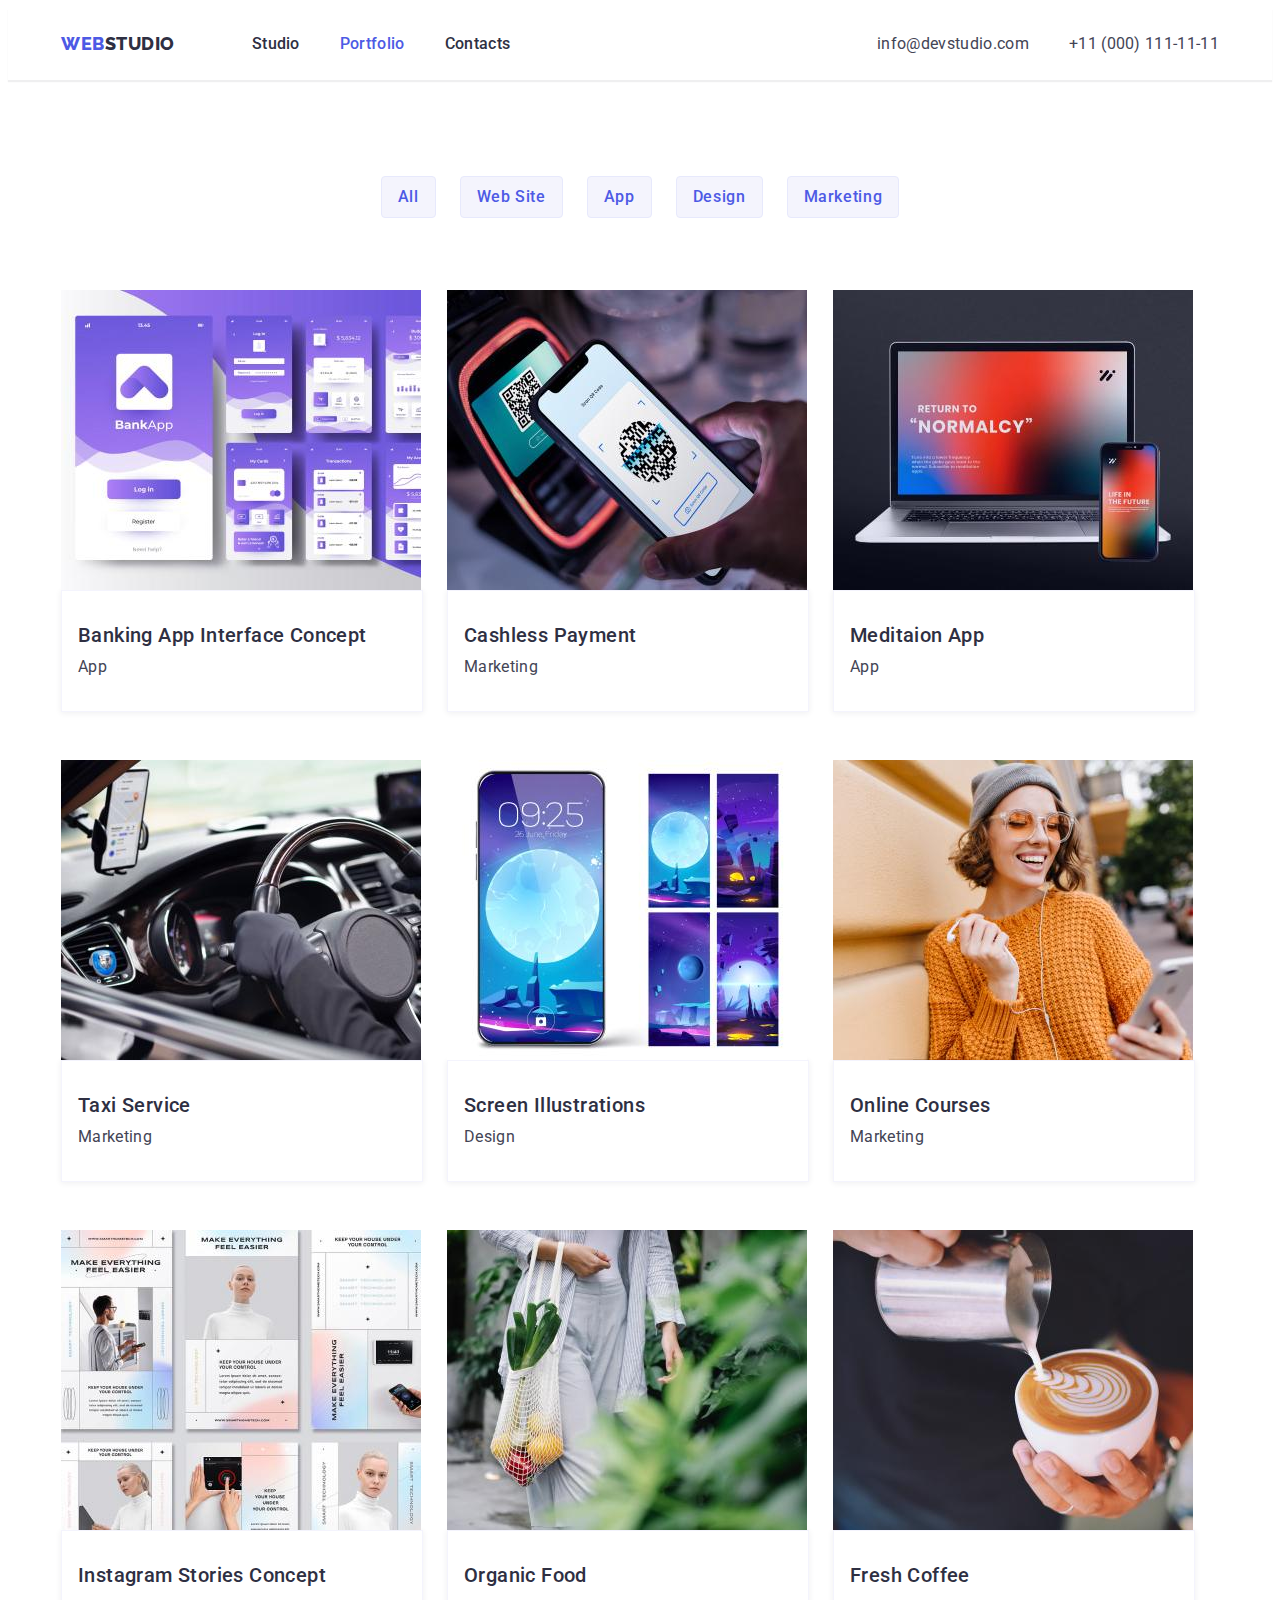
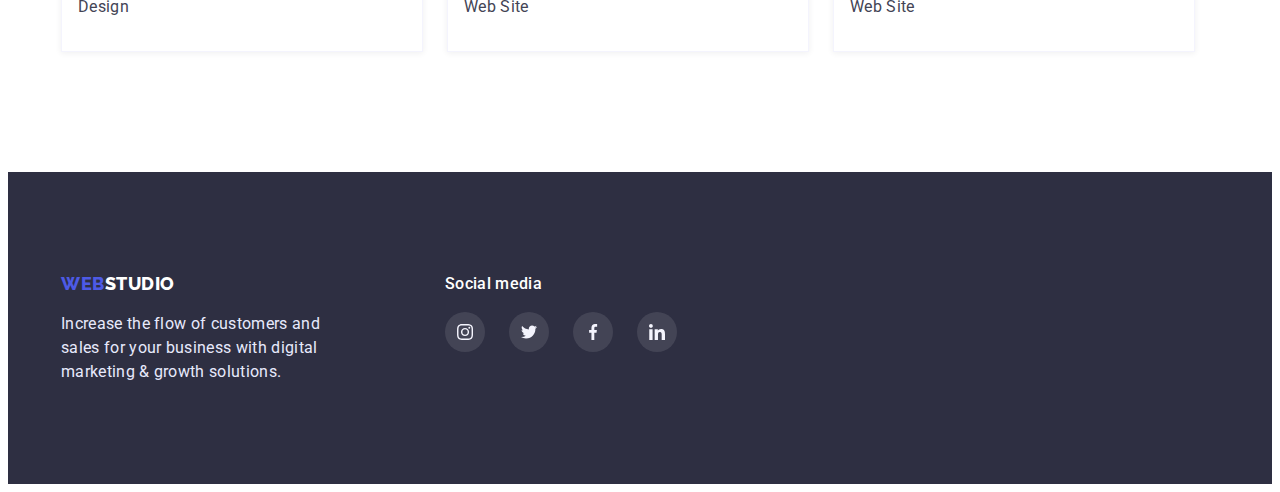
==== portfolio.html @ 72be9f38 "Initial commit" ====
<!DOCTYPE html>
<html lang="en">
	<head>
		<meta charset="UTF-8" />
		<meta http-equiv="X-UA-Compatible" content="IE=edge" />
		<meta name="viewport" content="width=device-width, initial-scale=1.0" />
		<title>Portfolio</title>

		<link rel="preconnect" href="https://fonts.googleapis.com" />
		<link rel="preconnect" href="https://fonts.gstatic.com" crossorigin />
		<link href="https://fonts.googleapis.com/css2?family=Raleway:wght@800&family=Roboto:wght@400;500&display=swap" rel="stylesheet" />
		<link
			rel="stylesheet"
			href="https://cdnjs.cloudflare.com/ajax/libs/modern-normalize/1.1.0/modern-normalize.min.css"
			integrity="sha512-wpPYUAdjBVSE4KJnH1VR1HeZfpl1ub8YT/NKx4PuQ5NmX2tKuGu6U/JRp5y+Y8XG2tV+wKQpNHVUX03MfMFn9Q=="
			crossorigin="anonymous"
			referrerpolicy="no-referrer"
		/>
		<link rel="stylesheet" href="./styles/styles.css" />
	</head>
	<body>
		<!-- Header -->
		<header class="page-header border">
			<div class="container flex-nav">
				<nav class="flex-nav">
					<a href="./index.html" class="logo link"><span class="web">WEB</span>STUDIO</a>
					<ul class="site-nav list">
						<li class="item"><a href="./index.html" class="links link">Studio</a></li>
						<li class="item"><a href="./portfolio.html" class="links current link">Portfolio</a></li>
						<li class="item"><a href="./portfolio.html" class="links link">Contacts</a></li>
					</ul>
				</nav>
				<!-- Contacts -->
				<ul class="contacts list">
					<li class="item">
						<a href="mailto:info@devstudio.com" class="contacts link">info@devstudio.com</a>
					</li>
					<li class="item">
						<a href="tel:+11000111-11-11" class="contacts link">+11 (000) 111-11-11</a>
					</li>
				</ul>
			</div>
		</header>
		<main>
			<section class="section-portfolio">
				<div class="container">
					<h1 class="section-title visually-hidden">Portfolio</h1>
					<ul class="portfolio-nav list">
						<li class="nav-item"><button type="button" class="portf-btn">All</button></li>
						<li class="nav-item"><button type="button" class="portf-btn">Web Site</button></li>
						<li class="nav-item"><button type="button" class="portf-btn">App</button></li>
						<li class="nav-item"><button type="button" class="portf-btn">Design</button></li>
						<li class="nav-item"><button type="button" class="portf-btn">Marketing</button></li>
					</ul>
					<ul class="portfolio list">
						<li class="portf-item">
							<a href="#" class="portf-link link">
								<img src="./img/portfolio-1.jpg" alt="banking-app" width="360" height="300" />
								<div class="card-content">
									<h2 class="card-title">Banking App Interface Concept</h2>
									<p class="card-text">App</p>
								</div>
							</a>
						</li>

						<li class="portf-item">
							<a href="#" class="portf-link link">
								<img src="./img/portfolio-2.jpg" alt="cashless-payment" width="360" height="300" />
								<div class="card-content">
									<h2 class="card-title">Cashless Payment</h2>
									<p class="card-text">Marketing</p>
								</div>
							</a>
						</li>

						<li class="portf-item">
							<a href="#" class="portf-link link">
								<img src="./img/portfolio-3.jpg" alt="meditaion-app" width="360" height="300" />
								<div class="card-content">
									<h2 class="card-title">Meditaion App</h2>
									<p class="card-text">App</p>
								</div>
							</a>
						</li>

						<li class="portf-item">
							<a href="#" class="portf-link link">
								<img src="./img/portfolio-4.jpg" alt="taxi-service" width="360" height="300" />
								<div class="card-content">
									<h2 class="card-title">Taxi Service</h2>
									<p class="card-text">Marketing</p>
								</div>
							</a>
						</li>

						<li class="portf-item">
							<a href="#" class="portf-link link">
								<img src="./img/portfolio-5.jpg" alt="screen-illustrations" width="360" height="300" />
								<div class="card-content">
									<h2 class="card-title">Screen Illustrations</h2>
									<p class="card-text">Design</p>
								</div>
							</a>
						</li>

						<li class="portf-item">
							<a href="#" class="portf-link link">
								<img src="./img/portfolio-6.jpg" alt="online-courses" width="360" height="300" />
								<div class="card-content">
									<h2 class="card-title">Online Courses</h2>
									<p class="card-text">Marketing</p>
								</div>
							</a>
						</li>

						<li class="portf-item">
							<a href="#" class="portf-link link">
								<img src="./img/portfolio-7.jpg" alt="instagram-stories-concept" width="360" height="300" />
								<div class="card-content">
									<h2 class="card-title">Instagram Stories Concept</h2>
									<p class="card-text">Design</p>
								</div>
							</a>
						</li>

						<li class="portf-item">
							<a href="#" class="portf-link link">
								<img src="./img/portfolio-8.jpg" alt="organic-food" width="360" height="300" />
								<div class="card-content">
									<h2 class="card-title">Organic Food</h2>
									<p class="card-text">Web Site</p>
								</div>
							</a>
						</li>

						<li class="portf-item">
							<a href="#" class="portf-link link">
								<img src="./img/portfolio-9.jpg" alt="fresh-coffee" width="360" height="300" />
								<div class="card-content">
									<h2 class="card-title">Fresh Coffee</h2>
									<p class="card-text">Web Site</p>
								</div>
							</a>
						</li>
					</ul>
				</div>
			</section>
		</main>

		<footer class="footer">
			<div class="footer-container container">
				<div class="footer-about">
					<a href="./index.html" class="logo-footer link"><span class="web">WEB</span>STUDIO</a>
					<p class="footer-text">
						Increase the flow of customers and 
						sales for your business with digital
						marketing & growth solutions.
					</p>
				</div>
				<div class="footer-social">
					<p class="footer-title">Social media</p>
					<ul class="footer-list list">
						<li class="footer-social-item">
							<a href="#" class="footer-social-link instagram">
								<svg class="footer-social-icon">
									<use href="./img/icons.svg#icon-instagram-svg"></use>
								</svg>
							</a>
						</li>
						<li class="footer-social-item">
							<a href="#" class="footer-social-link twitter">
								<svg class="footer-social-icon">
									<use href="./img/icons.svg#icon-twitter-svg"></use>
								</svg>
							</a>
						</li>
						<li class="footer-social-item">
							<a href="#" class="footer-social-link facebook">
								<svg class="footer-social-icon">
									<use href="./img/icons.svg#icon-facebook-svg"></use>
								</svg>
							</a>
						</li>
						<li class="footer-social-item">
							<a href="#" class="footer-social-link linkedin">
								<svg class="footer-social-icon">
									<use href="./img/icons.svg#icon-linkedin-svg"></use>
								</svg>
							</a>
						</li>
					</ul>
				</div>
			</div>
		</footer>
	</body>
</html>
---- styles/styles.css ----
/* Цвет основного текста #2E2F42 */
/* Вторичный текст #434455 */
/* Белый #FFFFFF */
/* Акцент #4D5AE5 */
/* Вторичный цвет фона #F4F4FD */

:root {
    --primary-text-color: #434455;
    --title-text-color: #2E2F42;
    --accent-color: #4D5AE5;
    --primary-white-color: #ffffff;
    --second-white-color: #F4F4FD;
    --link-animation-color: #434455;
    --button-animation-color: #404BBF;
    /* portfolio */
    --card-set-gorizontal-gap: 24px;
    --card-set-vertical-gap: 48px;
}

body {
    background-color: var(--primary-white-color);
    color: var(--primary-text-color);

    font-family: "Roboto", sans-serif;
}
.list {
    padding: 0;
    margin: 0;
    list-style: none;
}

.link {
    text-decoration: none;
}

.container {
    margin-left: auto;
    margin-right: auto;
    padding-left: 15px;
    padding-right: 15px;
    width: 1158px;

}

.section {
    padding-top: 120px;
    padding-bottom: 120px;
}


/* Page Header */
.page-header {
    background-color: var(--second-white-color);
}

.border {
    background: var(--primary-white-color);
    border-bottom: transparent;
    box-shadow: 0px 1px 6px 0px #2E2F4214;
    box-shadow: 0px 1px 1px 0px #2E2F4229;
    box-shadow: 0px 2px 1px 0px #2E2F4214;
}

/* Logo. WEBSTUDIO */
.logo {
    color: var(--title-text-color);
    font-family: 'Raleway', sans-serif;
    font-weight: 800;
    font-size: 18px;
    line-height: 1.33;
    letter-spacing: 0.03em;
    text-transform: uppercase;  
}

.web {
    color: var(--accent-color);
    font-family: 'Raleway', sans-serif;
    font-weight: 800;
    font-size: 18px;
    line-height: 1.33;    
    letter-spacing: 0.03em;
    text-transform: uppercase;
    
}

.logo-footer {
    color: var(--primary-white-color);
    font-family: 'Raleway', sans-serif;
    font-weight: 800;
    font-size: 18px;
    line-height: 1.33;
    letter-spacing: 0.03em;
    text-transform: uppercase;   
}


.logo:hover, 
.logo:focus {
    color: var(--link-animation-color);
}

/* Site nav */

.flex-nav {
    display: flex;
    align-items: center;
}

.site-nav {
    display: flex;
    margin-left: 77px;
}

.site-nav .item + .item {
    margin-left: 40px;
}

.site-nav
.links {
    display: block;
    padding-top: 24px;
    padding-bottom: 24px;

    color: var(--title-text-color);
    font-weight: 500;
    font-size: 16px;
    line-height: 1.5;
    letter-spacing: 0.02em;
}

.site-nav .current {
    color: var(--accent-color);
}

.site-nav .links:active {
    color: var(--accent-color);
}

.site-nav .links:hover, 
.site-nav .links:focus {
    color: var(--link-animation-color);
}

/* Contacts */

.contacts {
    margin-left: auto;
    display: flex;
    color: var(--primary-text-color);
    font-size: 16px;
    line-height: 1.5;
    letter-spacing: 0.02em;
}

.contacts .item + .item {
    margin-left: 40px;
}

.contacts:hover,
.contacts:focus {
    color: var(--accent-color);
    
}

/* Hero */

.hero {
    background-color: var(--title-text-color);
    text-align: center;
    padding-top: 192px;
    padding-bottom: 192px;
}

.overlay {
    max-width: 1440px;
    height: 603px;
    margin-left: auto;
    margin-right: auto;
    background-image: linear-gradient(to right, rgba(46,47,66, 0.7), rgba(46,47,66, 0.8)), url('../img/hero-bckg.jpg');
    background-repeat: no-repeat;
    background-size: cover;
    background-position: center;
}

.hero-title {
    margin-top: 0px;
    margin-bottom: 48px;
    color: var(--primary-white-color);
    font-weight: 500;
    font-size: 56px;
    line-height: 1.07;
    letter-spacing: 0.02em;
}

.hero-btn {
    background-color: var(--accent-color);
    color: var(--primary-white-color);
    font-family: inherit;
    font-weight: 500;
    font-size: 16px;
    line-height: 1.19;
    letter-spacing: 0.04em;
    cursor: pointer;
    background: var(--accent-color);
    border-radius: 4px;
    padding: 16px 32px;
    border: none;
}


.hero-btn:active {
    background: var(--button-animation-color);
    box-shadow: 0px 4px 4px rgba(0, 0, 0, 0.15);
}

.hero-btn:focus,
.hero-btn:hover {
    background: var(--button-animation-color);
    box-shadow: 0px 4px 4px rgba(0, 0, 0, 0.15);
}

.centered {
    align-items: center;
}

/* Features */

.visually-hidden { 
    position: absolute;
    width: 1px;
    height: 1px;
    margin: -1px;
    border: 0;
    padding: 0;
    clip: rect(0 0 0 0);
    overflow: hidden;
    } 

.features {
    padding: 0px;
    margin: 0px;
    display: flex;
    flex-wrap: wrap;
    margin-left: calc( -1 * var(--card-set-gorizontal-gap));
}

.features .features-item {
    flex-basis: calc(100% / 4 - var(--card-set-gorizontal-gap));
    margin-left: var(--card-set-gorizontal-gap);
}

.features-icons {
    display: flex;
    justify-content: center;
    align-items: center;
    width: 264px;
    height: 112px;
    background-color: var(--second-white-color);
    margin-bottom: 8px;
    border-radius: 4px;
}

.features-icon {
    width: 64px;
    height: 64px;
}

.features .subtitle {
    margin-top: 0px;
    margin-bottom: 8px;
    color: var(--title-text-color);
    font-weight: 500;
    font-size: 20px;
    line-height: 1.2;
    letter-spacing: 0.02em;
}

.desc {
    margin-top: 0px;
    margin-bottom: 0px;
    font-size: 16px;
    line-height: 1.5;
    letter-spacing: 0.02em;
}

/* Work */

.section-no-padding {
    padding-top: 0px;
}

.work {
    display: flex;
    justify-content: center;
}

.work .work-item + .work-item {
    margin-left: 24px;
}

.work-item {
    border: none;
}


/* Section */
.section-title {
    margin-top: 0px;
    margin-bottom: 72px;
    color: var(--title-text-color);
    font-weight: 500;
    font-size: 36px;
    line-height: 1.1;
    text-align: center;
}

/* Our team */

.about-team {
    margin: 0px;
    padding: 0px;

    display: flex;
    flex-wrap: wrap;
}



.about-team .team-item {
    flex-basis: calc(100% / 4 - var(--card-set-gorizontal-gap));
    margin-left: var(--card-set-gorizontal-gap);
}


.staff-content {
    padding: 32px 16px;
    background: var(--primary-white-color);
    box-shadow: 0px 1px 6px rgba(46, 47, 66, 0.08), 0px 1px 1px rgba(46, 47, 66, 0.16), 0px 2px 1px rgba(46, 47, 66, 0.08);
    border-radius: 0px 0px 4px 4px;
    
}

.team-item:first-child {
    margin-left: 0px;
}

.team-item img {
    display: block;
}

.about-team .staff {
    margin-top: 0px;
    margin-bottom: 8px;
    font-weight: 500;
    font-size: 20px;
    line-height: 1.2;
    letter-spacing: 0.02em;
    text-align: center;
}

.about-team .position {
    margin-top: 0px;
    margin-bottom: 8px;
    font-size: 16px;
    line-height: 1.5;
    letter-spacing: 0.02em;
    text-align: center;
}

.team-social-list {
    display: flex;
    justify-content: space-between;
}

.team-social-item {
    margin-left: 24px;
}

.team-social-item:first-child {
    margin-left: 0px;
}

.team-social-link {
    width: 100%;
    height: 100%;
    display: flex;
    border-radius: 50%;
    background-color: var(--accent-color);
    justify-content: center;
    align-items: center;
}

.team-social-item {
    width: 40px;
    height: 40px;
}

.team-social-icon {
    height: 16px;
    width: 16px;
}

.team-social-link:hover,
.team-social-link:focus {
    background-color: var(--button-animation-color);
}

.bckg {
    background-color: var(--second-white-color);
}


/* ===========Customers========= */

.customers-list {
    display: flex;
    justify-content: center;
}

.customers-item {
    width: 168px;
    height: 88px;
    margin-left: 24px;
}

.customers-item:first-child {
    margin-left: 0px;
}

.customers-icon {
    width: 104px;
    height: 56px;
}

.customers-link {
    display: flex;
    justify-content: center;
    align-items: center;
    height: 100%;
    width: 100%;
    padding: 16px 32px;
    color: #8E8F99;
    border: 1px solid #8E8F99;
    border-radius: 4px;
}

.customers-link:hover,
.customers-link:focus {
    color: var(--accent-color);
    border-color: var(--accent-color);
}

.customers-icon {
    fill: currentColor;
}


.customers-title {
    margin-top: 0px;
    margin-bottom: 72px;
    font-weight: 700;
    font-size: 36px;
    line-height: 1.16;
    text-align: center;
    letter-spacing: 0.03em;
}

/* Footer */

.footer-container {
    display: flex;
}

.footer-list {
    display: flex;
}

.footer-social-item {
    margin-left: 24px;
    height: 40px;
    width: 40px;
}

.footer-social-item:first-child {
    margin-left: 0px;
}

.footer-social-link {
    height: 100%;
    width: 100%;
    display: flex;
    border-radius: 50%;
    background-color: rgba(255, 255, 255, 0.1);
    justify-content: center;
    align-items: center;
}

.footer-social-icon {
    height: 16px;
    width: 16px;
}

.footer-social-link:hover,
.footer-social-link:focus {
    background: #31D0AA;
}

.footer-social-icon {
    fill: currentColor;
}
/* ///////// */

.footer-about {
    margin-right: 120px;
}

.footer {
    padding-top: 100px;
    padding-bottom: 100px;
    background-color: var(--title-text-color);
    display: flex;
}

.footer-text {
    width: 264px;
    margin-top: 16px;
    margin-bottom: 0px;
    color: #E7E9FC;
    font-size: 16px;
    line-height: 1.5;
    letter-spacing: 0.02em;
}


.footer-title {
    margin-top: 0px;
    margin-bottom: 16px;
    font-weight: 500;
    font-size: 16px;
    line-height: 1.5;
    letter-spacing: 0.02em;
    color: var(--primary-white-color);
}



/* ------------------------------------------- */
/* ---------------Portfolio------------------- */
/* ------------------------------------------- */

.section-portfolio {
    padding-top: 96px;
    padding-bottom: 120px;
}

.portfolio-nav {
    display: flex;
    margin-bottom: 72px;
    justify-content: center;
}

.nav-item {
    margin-left: 24px;
}

.nav-item:first-child {
    margin-left: 0px;
}

.portfolio .title:hover,
.title:focus {
    color: var(--link-animation-color);
}

.portfolio .text:active,
.text:focus {
    color: var(--link-animation-color);
}

.portf-btn {
    font-family: inherit;
    font-weight: 500;
    font-size: 16px;
    line-height: 1.5;
    letter-spacing: 0.04em;
    color: var(--accent-color);

    padding: 8px 16px;
    background: var(--second-white-color);
    border: 1px solid #E7E9FC;
    border-radius: 4px;
    cursor: pointer;
}

.portf-btn:focus,
.portf-btn:hover {
    background-color: var(--accent-color);
    box-shadow: 0px 3px 1px rgba(0, 0, 0, 0.1), 0px 2px 1px rgba(0, 0, 0, 0.08), 0px 2px 2px rgba(0, 0, 0, 0.12);
    border-radius: 4px;
    color: var(--primary-white-color);
    border: 1px solid var(--accent-color);
    text-shadow: 0px 4px 4px rgba(0, 0, 0, 0.25);
}

/* portfolio item */

.portfolio {
    padding: 0;
    margin: 0;
    display: flex;
    flex-wrap: wrap;
}

.portfolio .portf-item {
    flex-basis: calc(100% / 3 - var(--card-set-gorizontal-gap));
    margin-left: var(--card-set-gorizontal-gap);
    margin-top: var(--card-set-vertical-gap);
}

.portf-item img {
    display: block;
}

.portf-item:nth-child(-n + 3) {
    margin-top: 0px;
}

.portf-item:nth-child(3n + 1) {
    margin-left: 0px;
}

.card-title {
    margin-top: 0px;
    margin-bottom: 8px;
    color: var(--title-text-color);
    font-weight: 500;
    font-size: 20px;
    line-height: 1.2;
    letter-spacing: 0.02em;
}

.card-text {
    margin-top: 0px;
    margin-bottom: 0px;
    color: var(--primary-text-color);
    font-size: 16px;
    line-height: 1.5;
    letter-spacing: 0.02em;
}

.card-content {
    padding: 32px 16px;
    border: 0.5px solid var(--second-white-color);
    box-shadow: 0px 1px 6px rgba(46, 47, 66, 0.08);
}

.portf-link {
    display: block;
}

.portf-link:hover,
.portf-link:focus {
    box-shadow: 0px 1px 6px rgba(46, 47, 66, 0.08),
    0px 1px 1px rgba(46, 47, 66, 0.16), 
    0px 2px 1px rgba(46, 47, 66, 0.08);
}
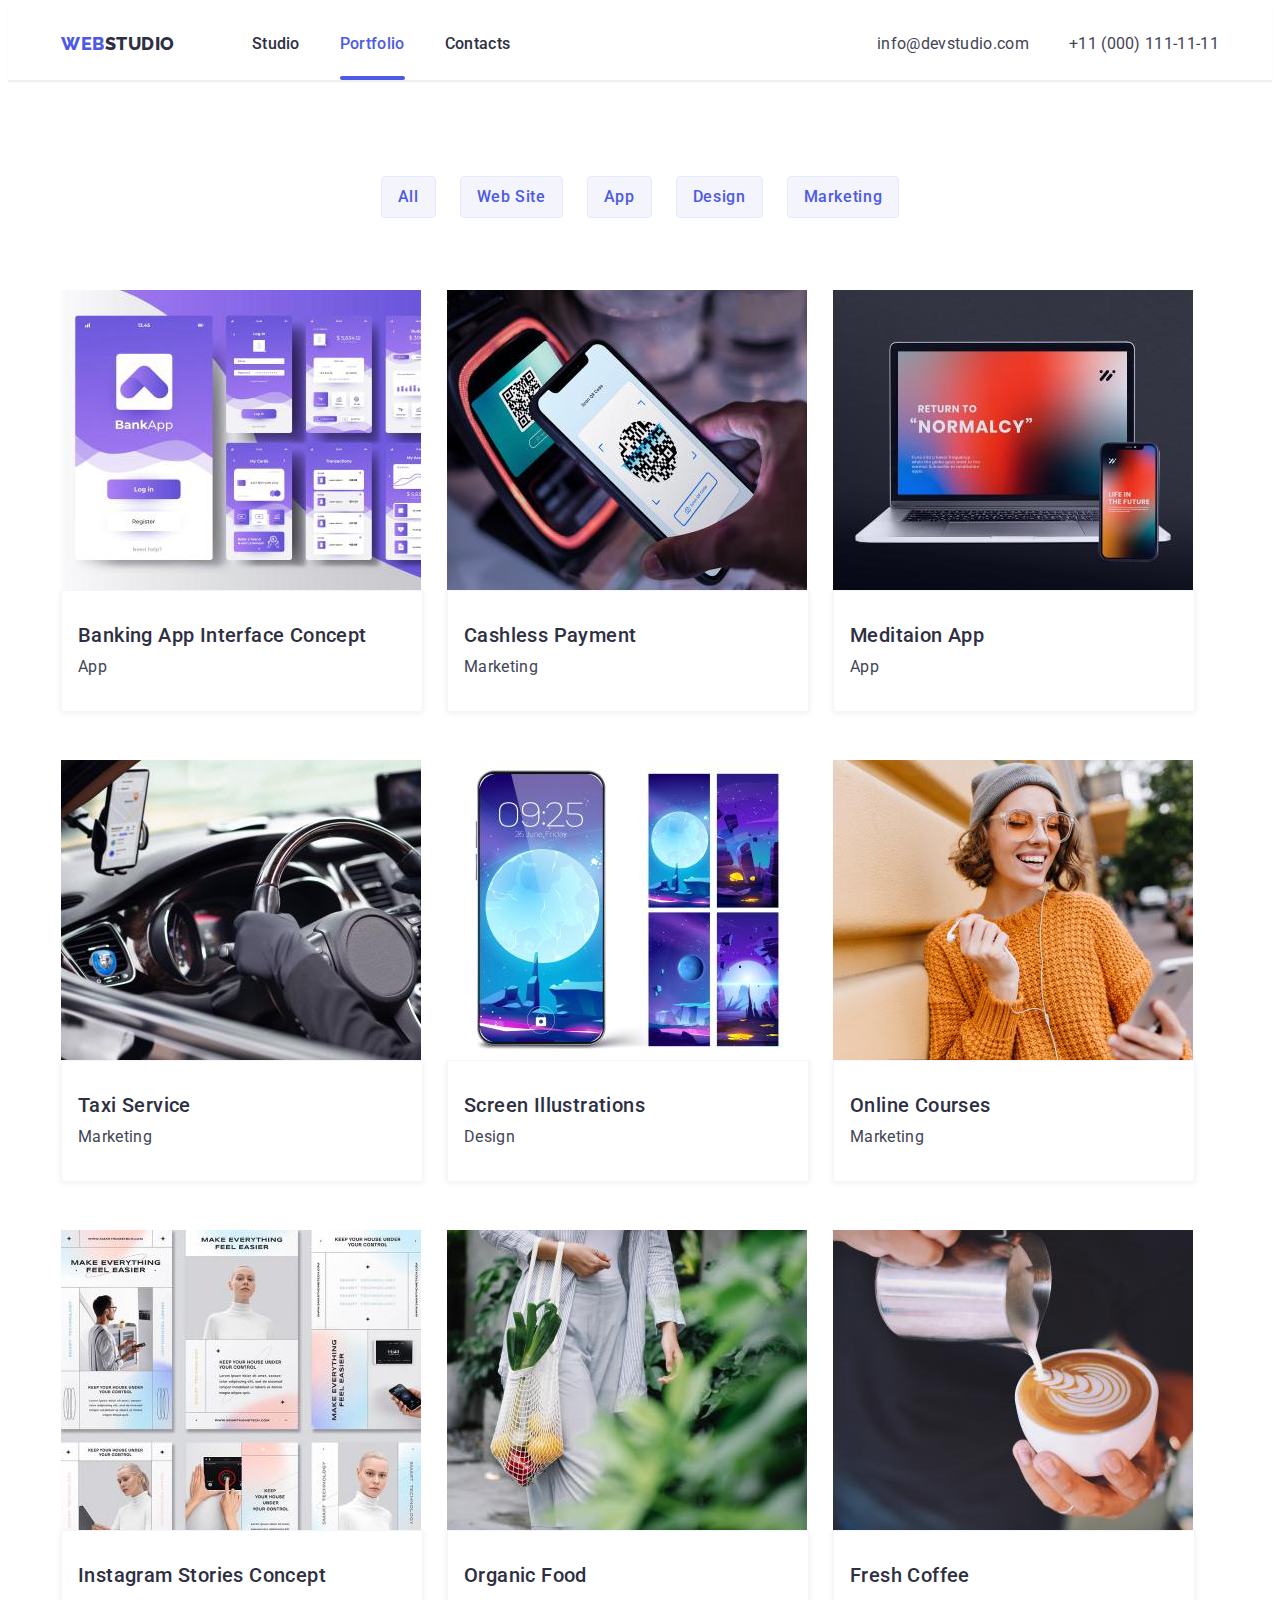
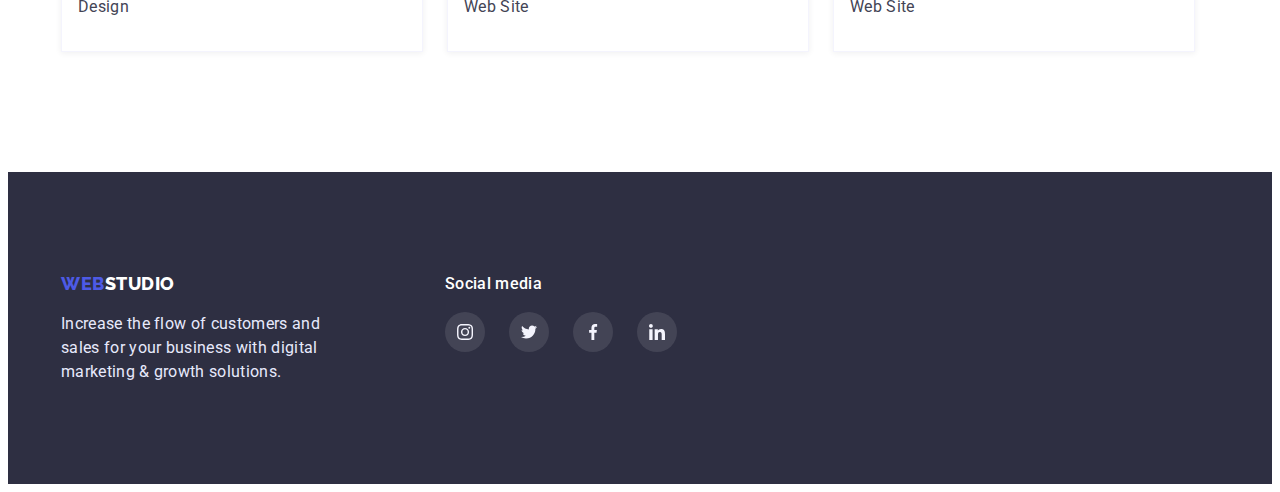
==== commit 57890167: "overlay" ====
--- a/portfolio.html
+++ b/portfolio.html
@@ -55,7 +55,14 @@
 					<ul class="portfolio list">
 						<li class="portf-item">
 							<a href="#" class="portf-link link">
-								<img src="./img/portfolio-1.jpg" alt="banking-app" width="360" height="300" />
+								<div class="portf-overlay">
+									<img src="./img/portfolio-1.jpg" alt="banking-app" width="360" height="300" />
+									<div class="overlay-thumb">
+									<p class="overlay-text">
+										14 Stylish and User-Friendly App Design Concepts · Task Manager App · Calorie Tracker App · Exotic Fruit Ecommerce App · Cloud Storage App
+									</p>
+								</div>
+								</div>
 								<div class="card-content">
 									<h2 class="card-title">Banking App Interface Concept</h2>
 									<p class="card-text">App</p>
--- a/styles/styles.css
+++ b/styles/styles.css
@@ -97,6 +97,7 @@
 .logo:hover, 
 .logo:focus {
     color: var(--link-animation-color);
+    transition: color 250ms cubic-bezier(0.4, 0, 0.2, 1);
 }
 
 /* Site nav */
@@ -132,6 +133,21 @@
     color: var(--accent-color);
 }
 
+.links {
+    position: relative;
+}
+
+.current::after {
+    content: "";
+    position: absolute;
+    left: 0px;
+    top: 68px;
+    width: 100%;
+    height: 4px;
+    background-color: var(--accent-color);
+    border-radius: 2px;
+}
+
 .site-nav .links:active {
     color: var(--accent-color);
 }
@@ -139,6 +155,7 @@
 .site-nav .links:hover, 
 .site-nav .links:focus {
     color: var(--link-animation-color);
+    transition: color 250ms cubic-bezier(0.4, 0, 0.2, 1);
 }
 
 /* Contacts */
@@ -159,7 +176,7 @@
 .contacts:hover,
 .contacts:focus {
     color: var(--accent-color);
-    
+    transition: color 250ms cubic-bezier(0.4, 0, 0.2, 1);
 }
 
 /* Hero */
@@ -663,4 +680,35 @@
     box-shadow: 0px 1px 6px rgba(46, 47, 66, 0.08),
     0px 1px 1px rgba(46, 47, 66, 0.16), 
     0px 2px 1px rgba(46, 47, 66, 0.08);
+}
+
+/* =====OVERLAY===== */
+
+.portf-overlay {
+    position: relative;
+    overflow: hidden;
+}
+
+.portf-item:hover .overlay-thumb {
+    transform: translatey(0);
+}
+
+.overlay-thumb {
+    position: absolute;
+    left: 0px;
+    top: 0px;
+    width: 360px;
+    height: 300px;
+    padding: 40px 32px;
+    background-color: #4D5AE5;
+    transform: translatey(100%);
+    transition: transform 250ms cubic-bezier(0.4, 0, 0.2, 1);
+}
+
+.overlay-text{
+    margin: 0;
+    padding: 0;
+    line-height: 1.5;
+    letter-spacing: 0.02em;
+    color: #ffffff;
 }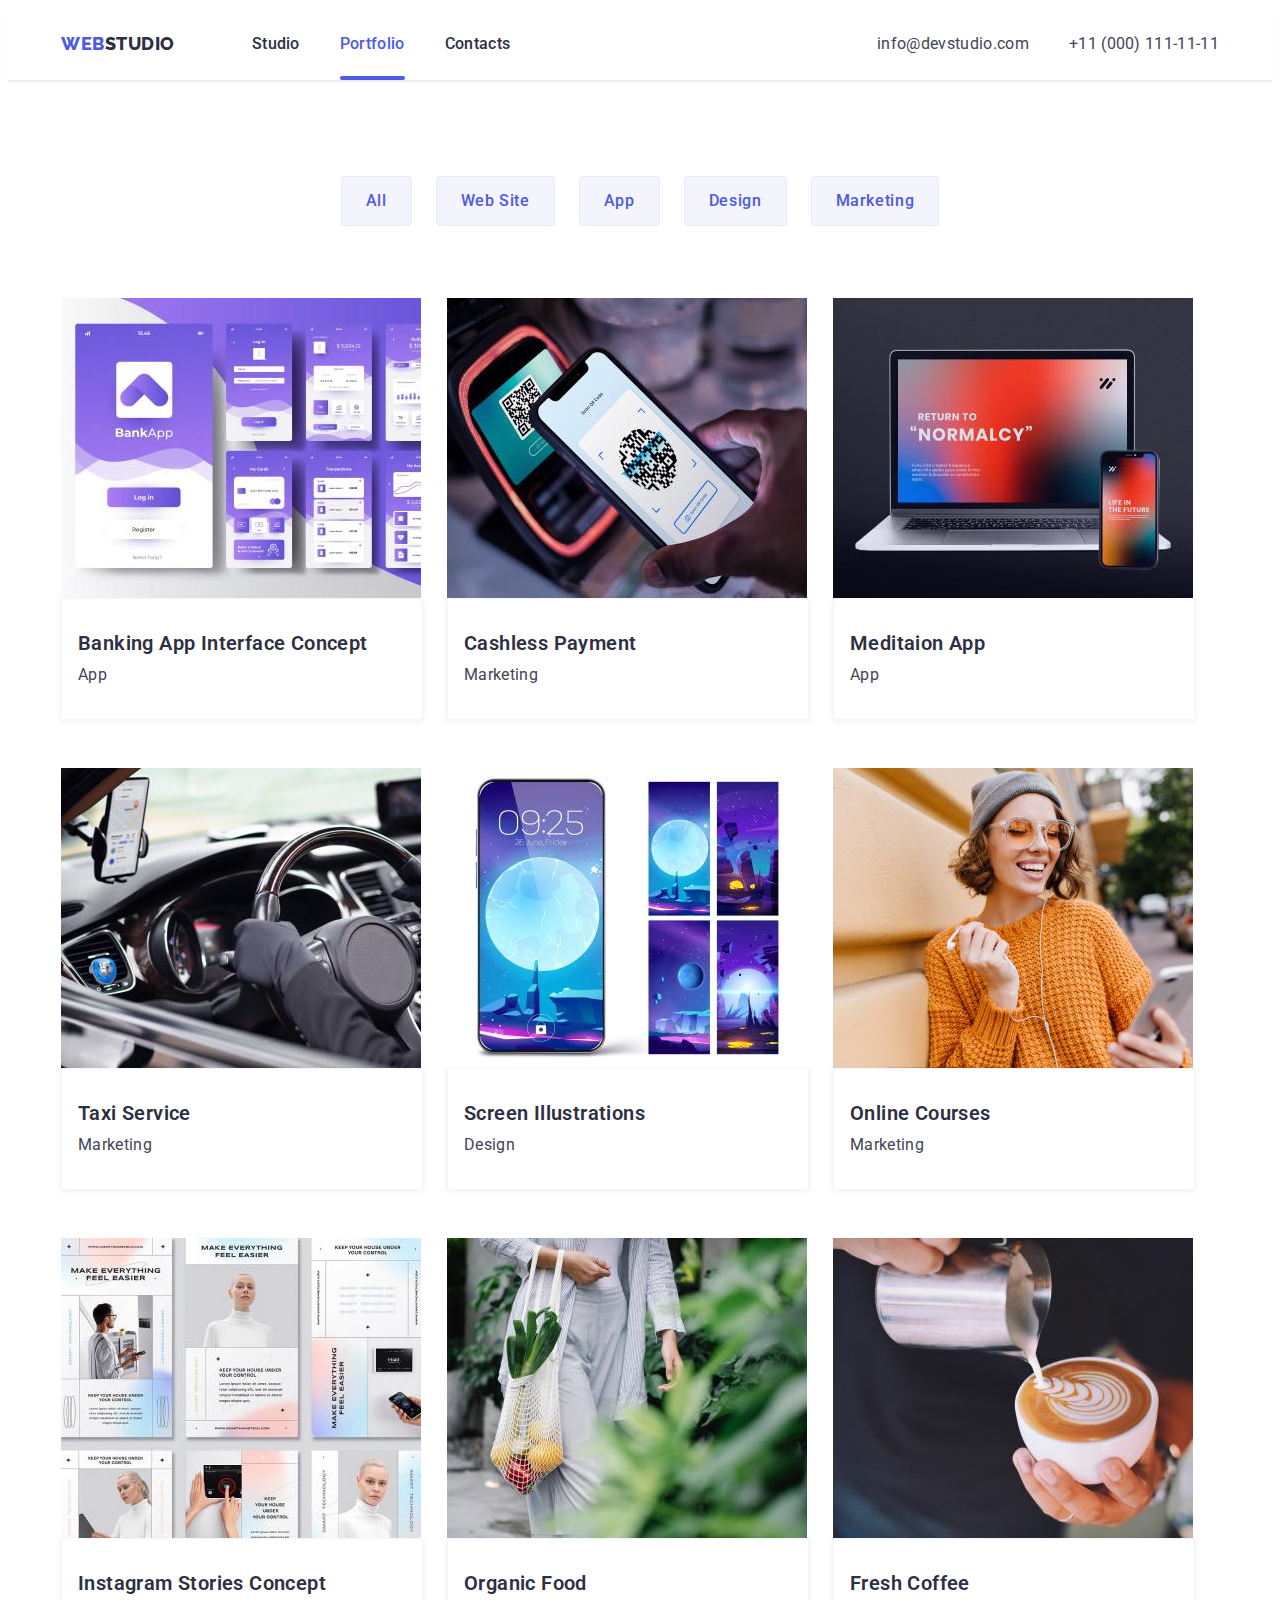
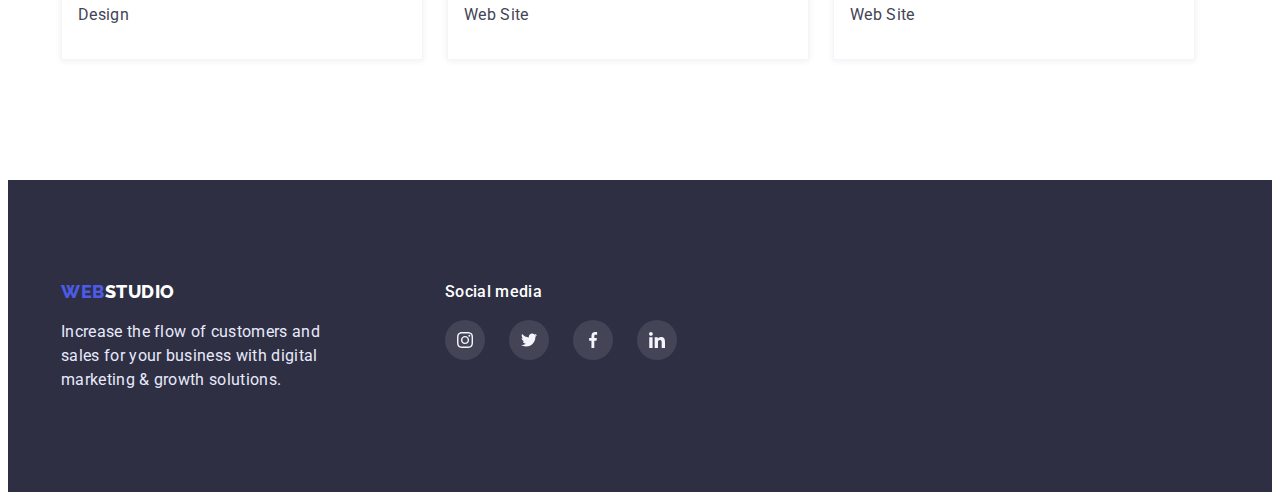
==== commit 1650ae95: "overlay focus hover" ====
--- a/portfolio.html
+++ b/portfolio.html
@@ -8,7 +8,10 @@
 
 		<link rel="preconnect" href="https://fonts.googleapis.com" />
 		<link rel="preconnect" href="https://fonts.gstatic.com" crossorigin />
-		<link href="https://fonts.googleapis.com/css2?family=Raleway:wght@800&family=Roboto:wght@400;500&display=swap" rel="stylesheet" />
+		<link
+			href="https://fonts.googleapis.com/css2?family=Raleway:wght@800&family=Roboto:wght@400;500&display=swap"
+			rel="stylesheet"
+		/>
 		<link
 			rel="stylesheet"
 			href="https://cdnjs.cloudflare.com/ajax/libs/modern-normalize/1.1.0/modern-normalize.min.css"
@@ -58,10 +61,11 @@
 								<div class="portf-overlay">
 									<img src="./img/portfolio-1.jpg" alt="banking-app" width="360" height="300" />
 									<div class="overlay-thumb">
-									<p class="overlay-text">
-										14 Stylish and User-Friendly App Design Concepts · Task Manager App · Calorie Tracker App · Exotic Fruit Ecommerce App · Cloud Storage App
-									</p>
-								</div>
+										<p class="overlay-text">
+											14 Stylish and User-Friendly App Design Concepts · Task Manager App · Calorie Tracker App · Exotic
+											Fruit Ecommerce App · Cloud Storage App
+										</p>
+									</div>
 								</div>
 								<div class="card-content">
 									<h2 class="card-title">Banking App Interface Concept</h2>
@@ -72,7 +76,15 @@
 
 						<li class="portf-item">
 							<a href="#" class="portf-link link">
-								<img src="./img/portfolio-2.jpg" alt="cashless-payment" width="360" height="300" />
+								<div class="portf-overlay">
+									<img src="./img/portfolio-2.jpg" alt="cashless-payment" width="360" height="300" />
+									<div class="overlay-thumb">
+										<p class="overlay-text">
+											14 Stylish and User-Friendly App Design Concepts · Task Manager App · Calorie Tracker App · Exotic
+											Fruit Ecommerce App · Cloud Storage App
+										</p>
+									</div>
+								</div>
 								<div class="card-content">
 									<h2 class="card-title">Cashless Payment</h2>
 									<p class="card-text">Marketing</p>
@@ -82,7 +94,15 @@
 
 						<li class="portf-item">
 							<a href="#" class="portf-link link">
-								<img src="./img/portfolio-3.jpg" alt="meditaion-app" width="360" height="300" />
+								<div class="portf-overlay">
+									<img src="./img/portfolio-3.jpg" alt="meditaion-app" width="360" height="300" />
+									<div class="overlay-thumb">
+										<p class="overlay-text">
+											14 Stylish and User-Friendly App Design Concepts · Task Manager App · Calorie Tracker App · Exotic
+											Fruit Ecommerce App · Cloud Storage App
+										</p>
+									</div>
+								</div>
 								<div class="card-content">
 									<h2 class="card-title">Meditaion App</h2>
 									<p class="card-text">App</p>
@@ -92,7 +112,15 @@
 
 						<li class="portf-item">
 							<a href="#" class="portf-link link">
-								<img src="./img/portfolio-4.jpg" alt="taxi-service" width="360" height="300" />
+								<div class="portf-overlay">
+									<img src="./img/portfolio-4.jpg" alt="taxi-service" width="360" height="300" />
+									<div class="overlay-thumb">
+										<p class="overlay-text">
+											14 Stylish and User-Friendly App Design Concepts · Task Manager App · Calorie Tracker App · Exotic
+											Fruit Ecommerce App · Cloud Storage App
+										</p>
+									</div>
+								</div>
 								<div class="card-content">
 									<h2 class="card-title">Taxi Service</h2>
 									<p class="card-text">Marketing</p>
@@ -102,7 +130,15 @@
 
 						<li class="portf-item">
 							<a href="#" class="portf-link link">
-								<img src="./img/portfolio-5.jpg" alt="screen-illustrations" width="360" height="300" />
+								<div class="portf-overlay">
+									<img src="./img/portfolio-5.jpg" alt="screen-illustrations" width="360" height="300" />
+									<div class="overlay-thumb">
+										<p class="overlay-text">
+											14 Stylish and User-Friendly App Design Concepts · Task Manager App · Calorie Tracker App · Exotic
+											Fruit Ecommerce App · Cloud Storage App
+										</p>
+									</div>
+								</div>
 								<div class="card-content">
 									<h2 class="card-title">Screen Illustrations</h2>
 									<p class="card-text">Design</p>
@@ -112,7 +148,15 @@
 
 						<li class="portf-item">
 							<a href="#" class="portf-link link">
-								<img src="./img/portfolio-6.jpg" alt="online-courses" width="360" height="300" />
+								<div class="portf-overlay">
+									<img src="./img/portfolio-6.jpg" alt="online-courses" width="360" height="300" />
+									<div class="overlay-thumb">
+										<p class="overlay-text">
+											14 Stylish and User-Friendly App Design Concepts · Task Manager App · Calorie Tracker App · Exotic
+											Fruit Ecommerce App · Cloud Storage App
+										</p>
+									</div>
+								</div>
 								<div class="card-content">
 									<h2 class="card-title">Online Courses</h2>
 									<p class="card-text">Marketing</p>
@@ -122,7 +166,15 @@
 
 						<li class="portf-item">
 							<a href="#" class="portf-link link">
-								<img src="./img/portfolio-7.jpg" alt="instagram-stories-concept" width="360" height="300" />
+								<div class="portf-overlay">
+									<img src="./img/portfolio-7.jpg" alt="instagram-stories-concept" width="360" height="300" />
+									<div class="overlay-thumb">
+										<p class="overlay-text">
+											14 Stylish and User-Friendly App Design Concepts · Task Manager App · Calorie Tracker App · Exotic
+											Fruit Ecommerce App · Cloud Storage App
+										</p>
+									</div>
+								</div>
 								<div class="card-content">
 									<h2 class="card-title">Instagram Stories Concept</h2>
 									<p class="card-text">Design</p>
@@ -132,7 +184,15 @@
 
 						<li class="portf-item">
 							<a href="#" class="portf-link link">
-								<img src="./img/portfolio-8.jpg" alt="organic-food" width="360" height="300" />
+								<div class="portf-overlay">
+									<img src="./img/portfolio-8.jpg" alt="organic-food" width="360" height="300" />
+									<div class="overlay-thumb">
+										<p class="overlay-text">
+											14 Stylish and User-Friendly App Design Concepts · Task Manager App · Calorie Tracker App · Exotic
+											Fruit Ecommerce App · Cloud Storage App
+										</p>
+									</div>
+								</div>
 								<div class="card-content">
 									<h2 class="card-title">Organic Food</h2>
 									<p class="card-text">Web Site</p>
@@ -142,7 +202,15 @@
 
 						<li class="portf-item">
 							<a href="#" class="portf-link link">
-								<img src="./img/portfolio-9.jpg" alt="fresh-coffee" width="360" height="300" />
+								<div class="portf-overlay">
+									<img src="./img/portfolio-9.jpg" alt="fresh-coffee" width="360" height="300" />
+									<div class="overlay-thumb">
+										<p class="overlay-text">
+											14 Stylish and User-Friendly App Design Concepts · Task Manager App · Calorie Tracker App · Exotic
+											Fruit Ecommerce App · Cloud Storage App
+										</p>
+									</div>
+								</div>
 								<div class="card-content">
 									<h2 class="card-title">Fresh Coffee</h2>
 									<p class="card-text">Web Site</p>
@@ -159,9 +227,7 @@
 				<div class="footer-about">
 					<a href="./index.html" class="logo-footer link"><span class="web">WEB</span>STUDIO</a>
 					<p class="footer-text">
-						Increase the flow of customers and 
-						sales for your business with digital
-						marketing & growth solutions.
+						Increase the flow of customers and sales for your business with digital marketing & growth solutions.
 					</p>
 				</div>
 				<div class="footer-social">
--- a/styles/styles.css
+++ b/styles/styles.css
@@ -133,7 +133,7 @@
     color: var(--accent-color);
 }
 
-.links {
+.item {
     position: relative;
 }
 
@@ -602,7 +602,7 @@
     letter-spacing: 0.04em;
     color: var(--accent-color);
 
-    padding: 8px 16px;
+    padding: 12px 24px;
     background: var(--second-white-color);
     border: 1px solid #E7E9FC;
     border-radius: 4px;
@@ -650,7 +650,7 @@
     margin-top: 0px;
     margin-bottom: 8px;
     color: var(--title-text-color);
-    font-weight: 500;
+    font-weight: 600;
     font-size: 20px;
     line-height: 1.2;
     letter-spacing: 0.02em;
@@ -689,8 +689,12 @@
     overflow: hidden;
 }
 
-.portf-item:hover .overlay-thumb {
+.portf-link:hover .overlay-thumb {
     transform: translatey(0);
+}
+
+.portf-link:focus .overlay-thumb {
+    transform: translateY(0);
 }
 
 .overlay-thumb {
